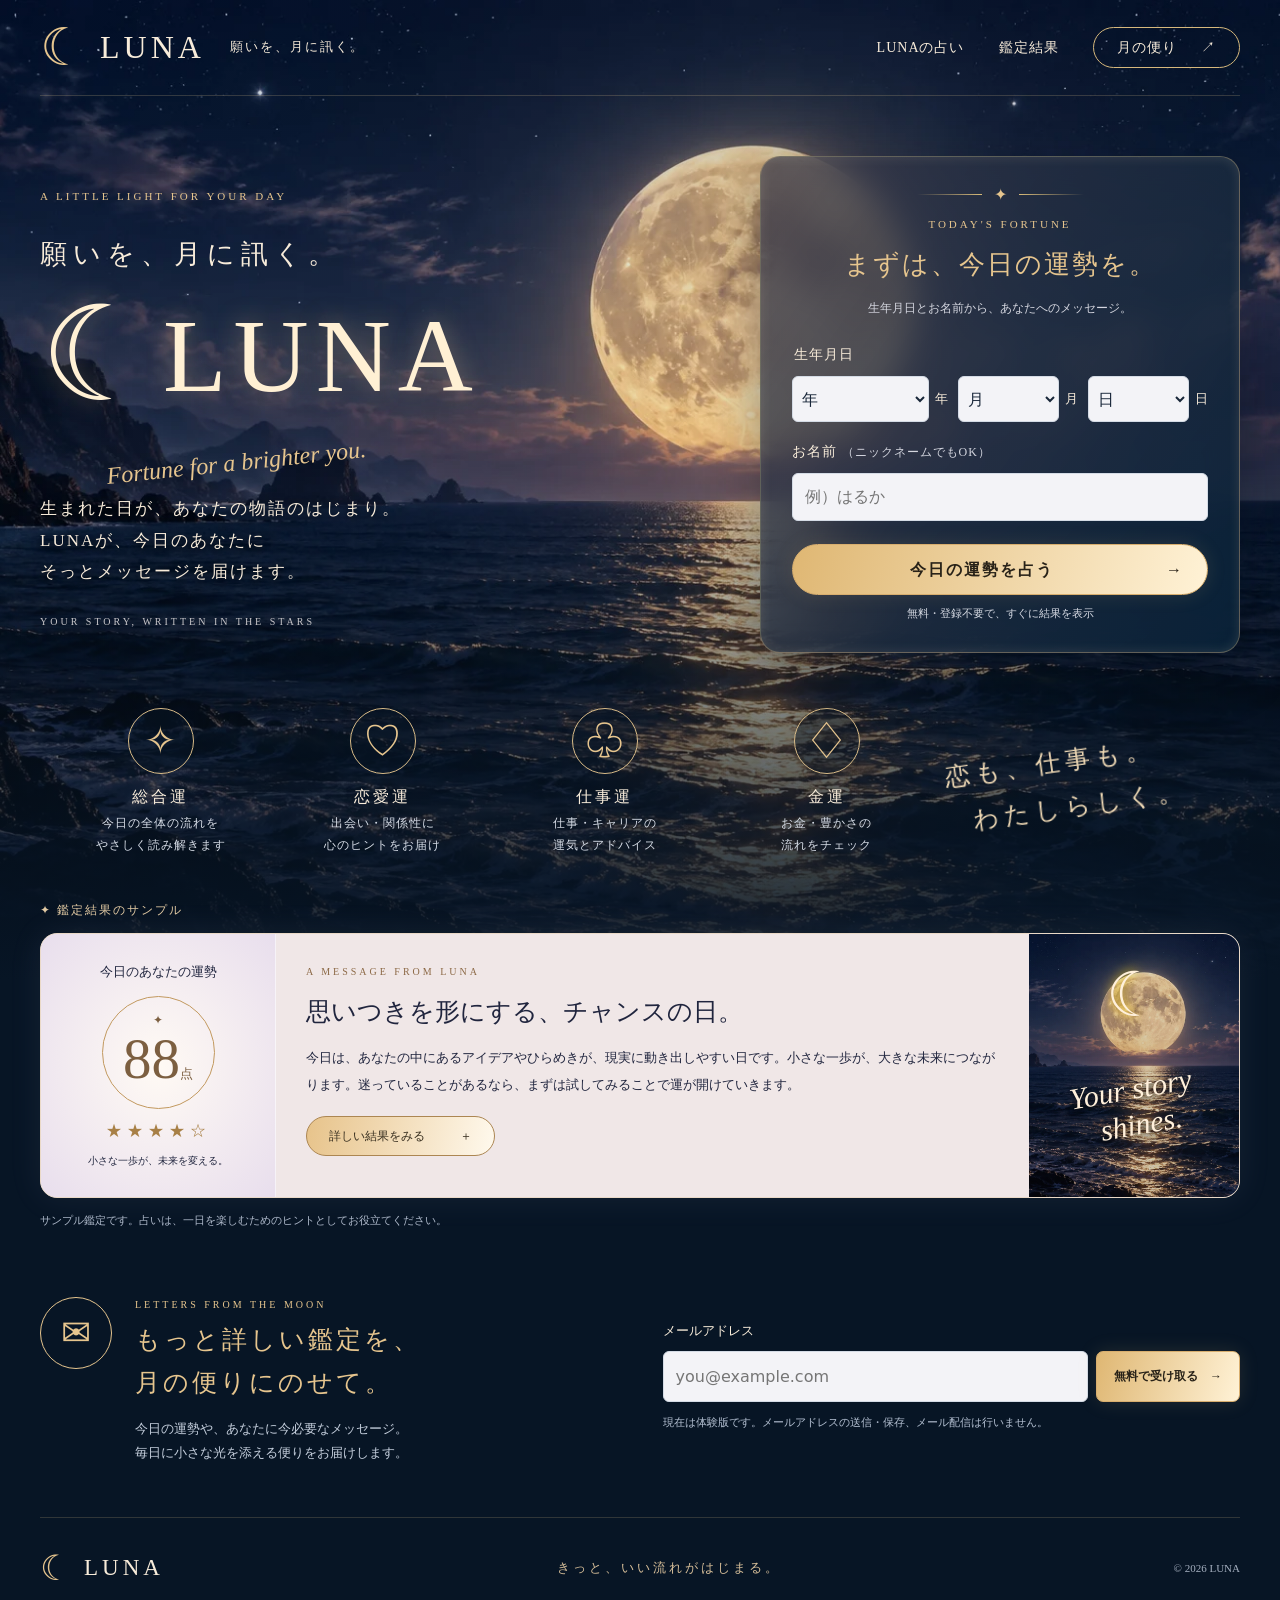
==== index.html @ 1d9b08d4 "Build LUNA responsive fortune website with sample readings" ====
<!doctype html>
<html lang="ja">
<head>
<meta charset="utf-8"><meta name="viewport" content="width=device-width, initial-scale=1">
<meta name="theme-color" content="#071525"><meta name="description" content="願いを、月に訊く。LUNAが今日のあなたへ届ける、やさしい占い。生年月日と名前で、今日の運勢をチェック。">
<title>LUNA｜願いを、月に訊く。</title>
<link rel="icon" href="assets/favicon.svg" type="image/svg+xml"><link rel="stylesheet" href="styles.css"><script type="module" src="app.js"></script>
</head>
<body>
<a class="skip" href="#fortune-form">占いの入力へ</a>
<div class="night" aria-hidden="true"></div>
<header class="header wrap"><a class="brand" href="./" aria-label="LUNA ホーム"><span class="crescent">☾</span>LUNA</a><span class="brand-caption">願いを、月に訊く。</span><nav aria-label="メインナビゲーション"><a href="#readings">LUNAの占い</a><a href="#result">鑑定結果</a><a class="nav-cta" href="#letter">月の便り <span>↗</span></a></nav></header>
<main class="wrap">
<section class="hero" aria-label="今日の運勢を占う">
<div class="hero-copy"><p class="eyebrow">A LITTLE LIGHT FOR YOUR DAY</p><h1>願いを、<br class="mobile-break">月に訊く。</h1><div class="hero-brand" aria-hidden="true"><span>☾</span>LUNA</div><p class="english">Fortune for a brighter you.</p><p class="intro">生まれた日が、あなたの物語のはじまり。<br>LUNAが、今日のあなたに<br>そっとメッセージを届けます。</p><span class="hero-note">YOUR STORY, WRITTEN IN THE STARS</span></div>
<div class="form-panel"><div class="ornament" aria-hidden="true">✦</div><p class="eyebrow">TODAY'S FORTUNE</p><h2>まずは、今日の運勢を。</h2><p class="form-intro">生年月日とお名前から、あなたへのメッセージ。</p>
<form id="fortune-form"><fieldset><legend>生年月日</legend><div class="date-fields"><label><span class="sr-only">年</span><select id="year" name="year" required><option value="">年</option></select><span>年</span></label><label><span class="sr-only">月</span><select id="month" name="month" required><option value="">月</option></select><span>月</span></label><label><span class="sr-only">日</span><select id="day" name="day" required><option value="">日</option></select><span>日</span></label></div></fieldset><label class="name-label" for="name">お名前 <span>（ニックネームでもOK）</span></label><input id="name" name="name" autocomplete="nickname" placeholder="例）はるか" maxlength="30" required><button class="gold-button" id="fortune-button" type="submit"><span>今日の運勢を占う</span><span aria-hidden="true">→</span></button><p class="form-foot">無料・登録不要で、すぐに結果を表示</p><p id="form-status" class="status" role="status"></p></form>
</div></section>
<section id="readings" class="readings" aria-label="4つの占い"><article><span class="line-icon">✧</span><h2>総合運</h2><p>今日の全体の流れを<br>やさしく読み解きます</p></article><article><span class="line-icon">♡</span><h2>恋愛運</h2><p>出会い・関係性に<br>心のヒントをお届け</p></article><article><span class="line-icon">♧</span><h2>仕事運</h2><p>仕事・キャリアの<br>運気とアドバイス</p></article><article><span class="line-icon">♢</span><h2>金運</h2><p>お金・豊かさの<br>流れをチェック</p></article><p class="readings-note">恋も、仕事も。<br><span>わたしらしく。</span></p></section>
<section id="result" class="result-section" aria-labelledby="result-heading" tabindex="-1"><div class="section-label"><span id="result-label">✦ 鑑定結果のサンプル</span><span id="result-date"></span></div><div class="result-card"><div class="score-area"><p id="person">今日のあなたの運勢</p><div class="score-circle"><span class="tiny-star">✦</span><div><strong id="score">88</strong><span>点</span></div></div><div class="stars" aria-label="5段階中4">★★★★<span>☆</span></div><p class="score-caption">小さな一歩が、未来を変える。</p></div><div class="result-copy"><p class="eyebrow">A MESSAGE FROM LUNA</p><h2 id="result-heading">思いつきを形にする、<br>チャンスの日。</h2><p id="summary">今日は、あなたの中にあるアイデアやひらめきが、現実に動き出しやすい日です。小さな一歩が、大きな未来につながります。迷っていることがあるなら、まずは試してみることで運が開けていきます。</p><button class="outline-button" id="details-toggle" aria-expanded="false" aria-controls="details">詳しい結果をみる <span aria-hidden="true">＋</span></button></div><div class="result-art" aria-hidden="true"><span>☾</span><p>Your story<br><i>shines.</i></p></div></div><div id="details" class="details" hidden></div><p class="sample-note">サンプル鑑定です。占いは、一日を楽しむためのヒントとしてお役立てください。</p></section>
<section class="letter" id="letter"><div class="letter-copy"><span class="mail-icon" aria-hidden="true">✉</span><div><p class="eyebrow">LETTERS FROM THE MOON</p><h2>もっと詳しい鑑定を、<br>月の便りにのせて。</h2><p>今日の運勢や、あなたに今必要なメッセージ。<br>毎日に小さな光を添える便りをお届けします。</p></div></div><form id="email-form"><label for="email">メールアドレス</label><div class="email-row"><input type="email" id="email" placeholder="you@example.com" autocomplete="email" required><button class="gold-button" type="submit">無料で受け取る <span aria-hidden="true">→</span></button></div><p class="email-note">現在は体験版です。メールアドレスの送信・保存、メール配信は行いません。</p><p id="email-status" class="status" role="status"></p></form></section>
<footer><a class="brand" href="./"><span class="crescent">☾</span>LUNA</a><p>きっと、いい流れがはじまる。</p><small>© <span id="copyright-year"></span> LUNA</small></footer>
</main></body></html>
---- styles.css ----
:root{color-scheme:dark;--navy:#071525;--cream:#f8ecda;--gold:#e6c58e;--muted:#c1c9d5;--serif:'Yu Mincho','Hiragino Mincho ProN',Georgia,serif}*{box-sizing:border-box}html{scroll-behavior:smooth;scroll-padding-top:30px}body{margin:0;background:var(--navy);color:var(--cream);font-family:var(--serif);font-size:16px;line-height:1.85}button,input,select{font:inherit}button,a,input,select{-webkit-tap-highlight-color:transparent}a{color:inherit;text-decoration:none}button{cursor:pointer}button:disabled{cursor:wait;opacity:.7}button:focus-visible,a:focus-visible,input:focus-visible,select:focus-visible{outline:3px solid #fff0b7;outline-offset:5px}.wrap{width:min(1200px,calc(100% - 80px));margin:auto}.night{position:absolute;z-index:-1;inset:0 0 auto;height:1000px;background:linear-gradient(180deg,rgba(4,14,29,.2),rgba(4,14,29,.06) 45%,#071525 98%),url('assets/moonlit-sea.webp') center top/cover no-repeat}.header{height:96px;display:flex;align-items:center;border-bottom:1px solid #dfc68c35;gap:25px}.brand{font:32px Georgia,serif;letter-spacing:4px;display:inline-flex;align-items:center;gap:9px}.crescent{font-size:52px;line-height:1;color:var(--gold)}.brand-caption{font-size:13px;letter-spacing:2px}.header nav{margin-left:auto;display:flex;align-items:center;gap:34px;font-size:14px;letter-spacing:1px}.nav-cta{border:1px solid #d6b87c;border-radius:30px;padding:7px 23px}.nav-cta span{margin-left:20px}.hero{display:grid;grid-template-columns:1fr 480px;gap:60px;align-items:center;padding:60px 0 45px;min-height:595px}.eyebrow{font:11px/1.6 Georgia,serif;letter-spacing:3px;color:var(--gold)}h1{font-weight:400;font-size:27px;letter-spacing:6px;margin:25px 0 0}.mobile-break{display:none}.hero-brand{font:104px Georgia,serif;letter-spacing:7px;line-height:1.15;color:#fff0d4;text-shadow:0 0 26px #f5cb9266;display:flex;align-items:center}.hero-brand span{font-size:132px;letter-spacing:0;margin-right:5px}.english{font:italic 24px Georgia,serif;color:var(--gold);margin:0 0 34px 65px;transform:rotate(-6deg)}.intro{font-size:17px;letter-spacing:2px;text-shadow:0 2px 8px #000}.hero-note{font-size:10px;letter-spacing:3px;color:#c9c7ca;display:block;margin-top:26px}.form-panel{background:linear-gradient(125deg,#383849bc,#092239e8);border:1px solid #d7bf895e;border-radius:20px;padding:23px 31px 20px;box-shadow:inset 0 0 12px #dfd5b526,0 20px 50px #02081559;backdrop-filter:blur(16px);text-align:center}.ornament{color:var(--gold);display:flex;align-items:center;justify-content:center;gap:12px}.ornament:before,.ornament:after{content:'';height:1px;width:65px;background:linear-gradient(90deg,transparent,#d8bb79)}.ornament:after{transform:rotate(180deg)}.form-panel .eyebrow{margin:6px 0}.form-panel h2{color:var(--gold);font-weight:400;font-size:26px;letter-spacing:2px;margin:8px 0}.form-intro{font-size:12px;color:#d4d6df;margin:0 0 23px}form{text-align:left}fieldset{padding:0;border:0;margin:0 0 17px;min-width:0}legend,.name-label{font-size:14px;letter-spacing:1px;margin-bottom:8px;display:block}.date-fields{display:flex;gap:10px}.date-fields label{display:flex;align-items:center;gap:6px;flex:1;min-width:0;font-size:13px}.date-fields label:first-child{flex:1.3}input,select{color-scheme:light;background:#f3f3f7;color:#19273a;border:1px solid #d4dbe5;border-radius:6px;min-height:46px;padding:8px 12px;width:100%;font-family:system-ui,sans-serif;font-size:16px}select{padding:8px 5px}.name-label span{font-size:12px;color:#d4d6df}.gold-button{border:1px solid #d8ae6e;border-radius:40px;background:linear-gradient(105deg,#dfb773,#fff2d6);color:#282218;min-height:51px;padding:10px 25px;display:flex;align-items:center;justify-content:space-between;gap:20px;font-weight:600;box-shadow:0 0 20px #eccb8020;transition:filter .2s,transform .2s}.gold-button:hover{filter:brightness(1.08);transform:translateY(-1px)}#fortune-button{width:100%;margin-top:23px}#fortune-button span:first-child{flex:1;text-align:center;letter-spacing:2px}.form-foot{text-align:center;font-size:11px;color:#d5d9e2;margin:8px 0}.status{font-size:13px;color:#f4d49d;margin:8px 0 0}.status:empty{display:none}.readings{display:grid;grid-template-columns:repeat(4,1fr) 1.35fr;gap:20px;text-align:center;padding:10px 20px 42px}.line-icon{display:inline-grid;place-items:center;width:66px;height:66px;border:1px solid #d8bb88;border-radius:50%;color:var(--gold);font:39px Georgia,serif;background:#07152572}.readings h2{font-size:16px;font-weight:400;margin:8px 0 2px;letter-spacing:3px}.readings article p{font-size:12px;line-height:1.8;margin:0;color:#d6dce6;letter-spacing:1px}.readings-note{font-size:25px;color:#eed8b4;transform:rotate(-8deg);align-self:center;text-align:left;letter-spacing:5px}.readings-note span{padding-left:22px}.result-section{scroll-margin-top:24px}.section-label{display:flex;justify-content:space-between;gap:10px;font-size:12px;letter-spacing:2px;color:#e3cba4;margin-bottom:12px}.result-card{display:grid;grid-template-columns:235px 1fr 210px;background:#f0e7e7;color:#20253e;border:1px solid #ead9c7;border-radius:17px;overflow:hidden;box-shadow:0 0 35px #c2bcda15}.score-area{padding:26px 18px;text-align:center;background:radial-gradient(ellipse at center,#fffaf4,#e8deed);border-right:1px solid #fff9}.score-area p{font-size:13px;margin:0 0 12px}.score-circle{width:113px;height:113px;border:1px solid #c2995f;border-radius:50%;margin:auto;display:flex;flex-direction:column;justify-content:center;color:#7c5f40}.tiny-star{font-size:12px;line-height:1}.score-circle strong{font:57px Georgia,serif}.score-circle div>span{font-size:13px}.stars{color:#a88046;letter-spacing:5px;margin:7px 0}.score-area .score-caption{font-size:10px;margin:0}.result-copy{padding:30px}.result-copy .eyebrow{color:#8b6845;font-size:10px;margin:0}.result-copy h2{font-size:25px;font-weight:400;line-height:1.6;margin:12px 0}.result-copy h2 br{display:none}.result-copy>p:not(.eyebrow){font-size:13px;line-height:2.1;margin:0 0 18px}.outline-button{background:linear-gradient(100deg,#e7c38a,#fff9ed);border:1px solid #ac8652;color:#393020;padding:7px 22px;min-height:40px;border-radius:30px;font-size:12px;display:flex;gap:35px;align-items:center}.result-art{background:linear-gradient(0deg,#11142a33,#151b3622),url('assets/moonlit-sea.webp') 61% center/auto 100%;display:flex;flex-direction:column;align-items:center;justify-content:space-between;padding:24px;color:#fff0db}.result-art>span{font:62px Georgia,serif;text-shadow:0 0 12px gold}.result-art p{font:italic 30px/1.2 Georgia,serif;transform:rotate(-10deg);text-shadow:0 2px 7px #000}.result-art i{margin-left:25px}.sample-note{font-size:11px;color:#aeb9ca;margin:12px 0}.details{display:grid;grid-template-columns:repeat(2,1fr);gap:14px;margin-top:18px}.details[hidden]{display:none}.detail{padding:22px;background:#132237;border:1px solid #dbc18a3a;border-radius:12px}.detail h3{font-size:17px;font-weight:400;color:var(--gold);margin:0 0 10px;display:flex;justify-content:space-between}.detail p{font-size:14px;color:#d7deea;margin:0}.detail.action{grid-column:1/-1}.letter{display:grid;grid-template-columns:1fr 1fr;align-items:center;gap:45px;padding:55px 0 52px}.letter-copy{display:flex;gap:23px}.mail-icon{width:72px;height:72px;flex-shrink:0;border:1px solid var(--gold);border-radius:50%;display:grid;place-items:center;font-size:36px;color:var(--gold)}.letter .eyebrow{margin:0 0 6px;font-size:10px}.letter h2{font-size:25px;color:var(--gold);font-weight:400;letter-spacing:3px;line-height:1.7;margin:0 0 13px}.letter-copy p:last-child{font-size:13px;color:#c4cedc;margin:0}.letter form>label{font-size:13px;display:block;margin-bottom:8px}.email-row{display:flex;gap:8px}.email-row input{min-width:0}.email-row button{border-radius:7px;white-space:nowrap;font-size:12px;padding:10px 17px;gap:12px}.email-note{font-size:11px;color:#b4c0d2;line-height:1.8}footer{display:flex;align-items:center;justify-content:space-between;border-top:1px solid #dfc68c30;padding:25px 0 35px}footer .brand{font-size:23px}footer .crescent{font-size:35px}footer p{font-size:13px;letter-spacing:3px;color:#d5bd98}footer small{font-size:11px;color:#a6b0c0}.sr-only{position:absolute;width:1px;height:1px;overflow:hidden;clip:rect(0,0,0,0)}.skip{position:absolute;top:-80px;background:#fff;color:#000;z-index:10;padding:10px}.skip:focus{top:0}
@media(min-width:1450px){.night{background-size:100% auto}.hero{min-height:620px}}
@media(max-width:1050px){.wrap{width:calc(100% - 48px)}.hero{grid-template-columns:1fr 430px;gap:25px}.hero-brand{font-size:73px}.hero-brand span{font-size:95px}.english{font-size:18px;margin-left:25px}.brand-caption{display:none}.readings{grid-template-columns:repeat(4,1fr)}.readings-note{display:none}.result-card{grid-template-columns:190px 1fr}.result-art{display:none}.letter{gap:25px}.mail-icon{display:none}.letter h2{font-size:23px}}
@media(max-width:760px){.wrap{width:calc(100% - 36px)}.header{height:71px}.brand{font-size:27px;letter-spacing:3px}.crescent{font-size:42px}.header nav{gap:0}.header nav>a:not(.nav-cta){display:none}.nav-cta{padding:5px 15px;font-size:12px}.nav-cta span{margin-left:12px}.night{height:960px;background:linear-gradient(180deg,#07152522,#07152520 35%,#071525 96%),url('assets/moonlit-sea.webp') 55% top/auto 650px no-repeat}.hero{display:block;padding:25px 0 28px;min-height:0}.hero-copy{position:relative;min-height:169px;padding-bottom:21px}.hero-copy .eyebrow{font-size:8px;letter-spacing:2px;margin:0 0 8px}.hero-copy h1{font-size:23px;line-height:1.65;letter-spacing:4px;margin:0}.mobile-break{display:block}.hero-brand{position:absolute;right:2px;top:42px;font-size:49px;letter-spacing:2px}.hero-brand span{font-size:66px}.english{position:absolute;right:4px;top:113px;font-size:13px;margin:0}.intro{font-size:11px;letter-spacing:.5px;margin:10px 0 0;line-height:1.8;max-width:205px}.intro br{display:none}.hero-note{display:none}.form-panel{padding:16px 20px 15px;border-radius:15px}.form-panel h2{font-size:23px;letter-spacing:1px;margin:4px 0 7px}.form-panel .eyebrow{font-size:9px;letter-spacing:2px;margin:3px 0}.form-intro{font-size:11px;margin-bottom:16px}.ornament{font-size:12px;line-height:1.2}.date-fields{gap:8px}fieldset{margin-bottom:13px}.name-label,legend{margin-bottom:6px;font-size:13px}.date-fields label{gap:4px}input,select{min-height:45px}#fortune-button{margin-top:18px;min-height:50px}.form-foot{font-size:10px;margin:7px 0 0}.readings{gap:12px;padding:3px 0 27px}.line-icon{width:49px;height:49px;font-size:29px}.readings h2{font-size:13px;letter-spacing:1px}.readings article p{font-size:9px;letter-spacing:0}.section-label{font-size:10px;letter-spacing:1px}.result-card{grid-template-columns:100px 1fr;border-radius:12px}.score-area{padding:22px 8px}.score-area p{font-size:10px;line-height:1.7}.score-circle{width:78px;height:78px}.score-circle strong{font-size:39px}.score-circle div>span{font-size:10px}.stars{letter-spacing:1px;font-size:13px}.score-area .score-caption{font-size:9px}.result-copy{padding:20px 16px}.result-copy .eyebrow{font-size:8px;letter-spacing:1px}.result-copy h2{font-size:18px;line-height:1.7;margin:9px 0}.result-copy h2 br{display:block}.result-copy>p:not(.eyebrow){font-size:12px;line-height:1.9}.outline-button{font-size:11px;padding:7px 13px;gap:13px;min-height:42px}.sample-note{font-size:10px}.details{grid-template-columns:1fr}.detail{padding:18px}.letter{grid-template-columns:1fr;gap:23px;padding:34px 0}.letter-copy{gap:15px}.mail-icon{display:grid;width:50px;height:50px;font-size:25px}.letter h2{font-size:22px;letter-spacing:2px}.letter-copy p:last-child{font-size:12px}.email-row{gap:7px}.email-row button{padding:10px 12px;gap:7px}.email-note{font-size:10px}footer{flex-wrap:wrap;gap:15px;padding-bottom:25px}footer p{font-size:11px;letter-spacing:1px}footer small{width:100%;text-align:center}.result-section:focus{outline:none}}
@media(prefers-reduced-motion:reduce){html{scroll-behavior:auto}*{transition:none!important}}
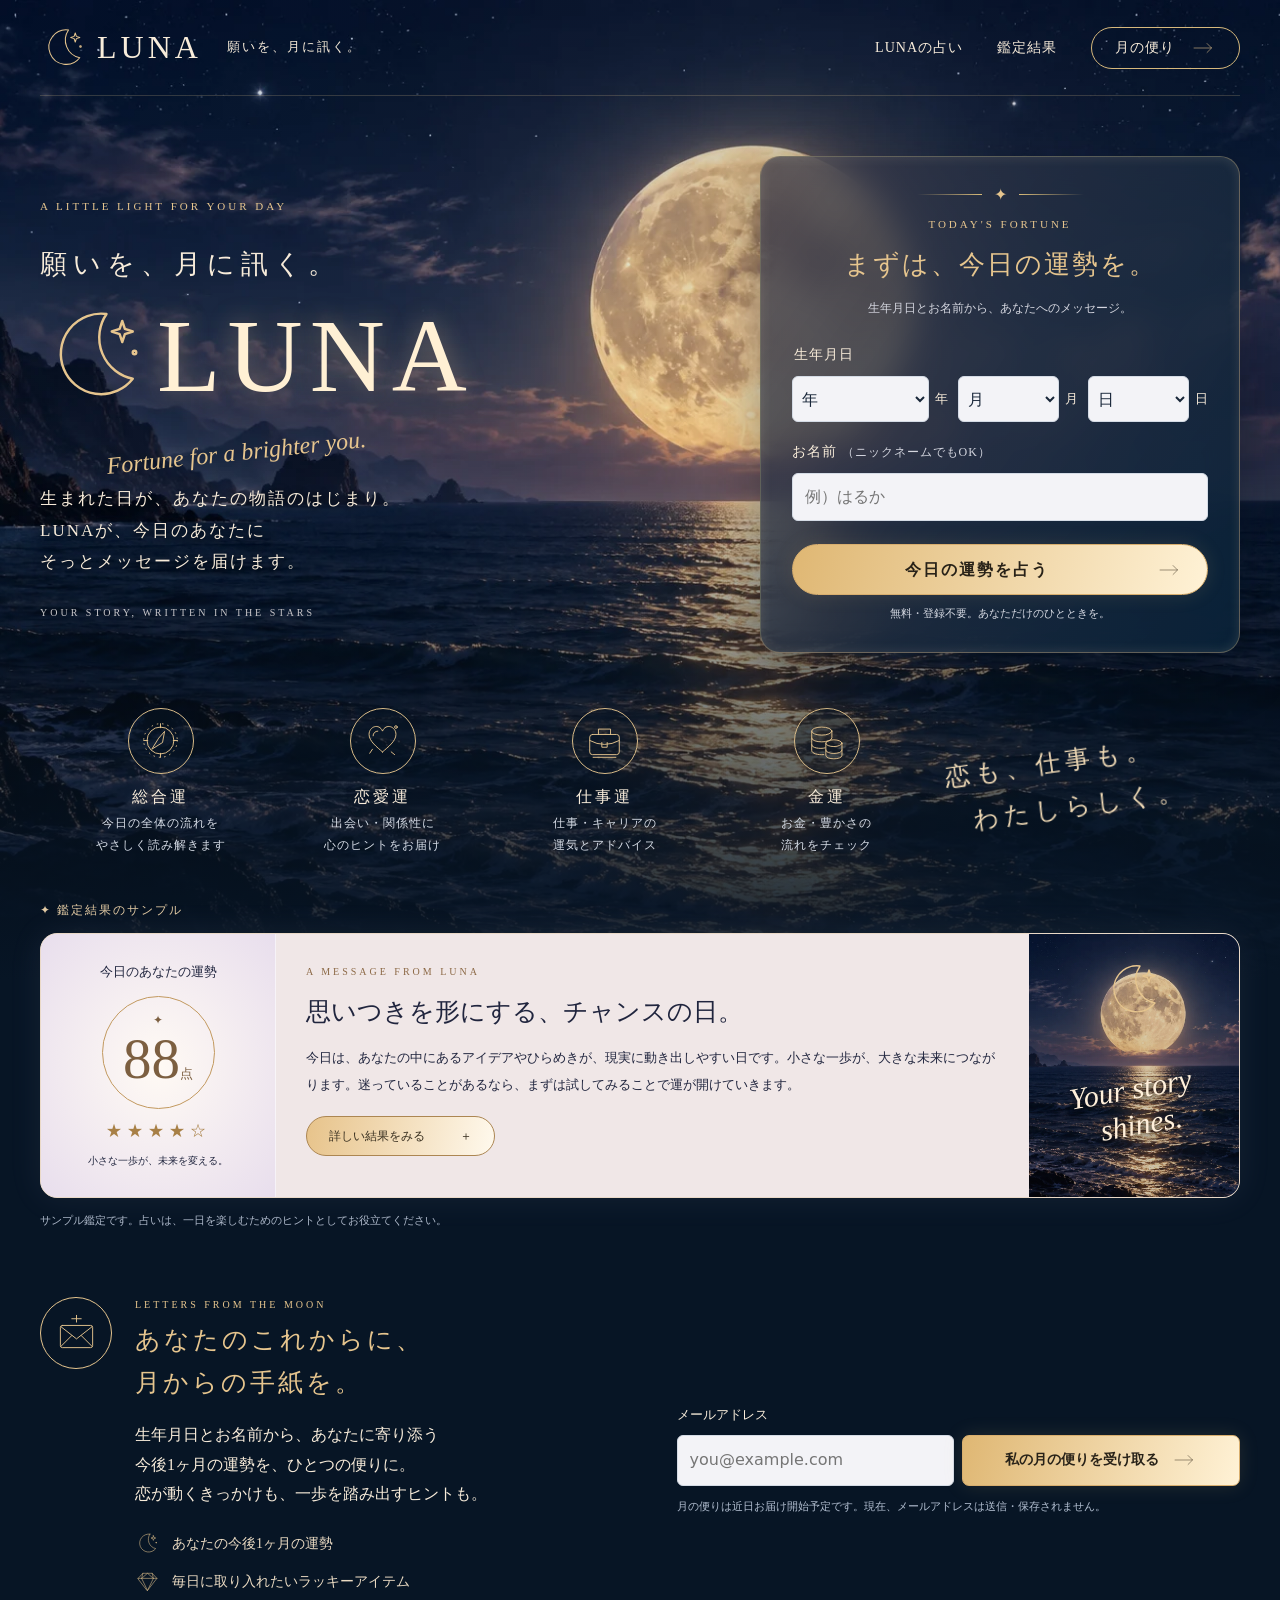
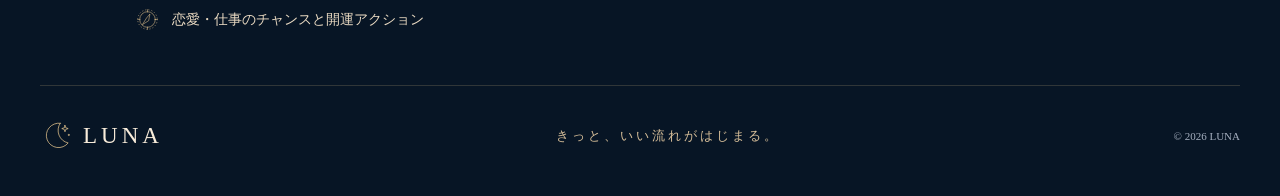
==== commit 5dec7416: "Refine LUNA illustrations, reading ritual and monthly letter flow" ====
--- a/index.html
+++ b/index.html
@@ -9,15 +9,15 @@
 <body>
 <a class="skip" href="#fortune-form">占いの入力へ</a>
 <div class="night" aria-hidden="true"></div>
-<header class="header wrap"><a class="brand" href="./" aria-label="LUNA ホーム"><span class="crescent">☾</span>LUNA</a><span class="brand-caption">願いを、月に訊く。</span><nav aria-label="メインナビゲーション"><a href="#readings">LUNAの占い</a><a href="#result">鑑定結果</a><a class="nav-cta" href="#letter">月の便り <span>↗</span></a></nav></header>
+<header class="header wrap"><a class="brand" href="./" aria-label="LUNA ホーム"><span class="crescent"><img src="assets/moon.svg" alt="" aria-hidden="true"></span>LUNA</a><span class="brand-caption">願いを、月に訊く。</span><nav aria-label="メインナビゲーション"><a href="#readings">LUNAの占い</a><a href="#result">鑑定結果</a><a class="nav-cta" href="#letter">月の便り <span><img src="assets/arrow.svg" alt="" aria-hidden="true"></span></a></nav></header>
 <main class="wrap">
 <section class="hero" aria-label="今日の運勢を占う">
-<div class="hero-copy"><p class="eyebrow">A LITTLE LIGHT FOR YOUR DAY</p><h1>願いを、<br class="mobile-break">月に訊く。</h1><div class="hero-brand" aria-hidden="true"><span>☾</span>LUNA</div><p class="english">Fortune for a brighter you.</p><p class="intro">生まれた日が、あなたの物語のはじまり。<br>LUNAが、今日のあなたに<br>そっとメッセージを届けます。</p><span class="hero-note">YOUR STORY, WRITTEN IN THE STARS</span></div>
+<div class="hero-copy"><p class="eyebrow">A LITTLE LIGHT FOR YOUR DAY</p><h1>願いを、<br class="mobile-break">月に訊く。</h1><div class="hero-brand" aria-hidden="true"><span><img src="assets/moon.svg" alt="" aria-hidden="true"></span>LUNA</div><p class="english">Fortune for a brighter you.</p><p class="intro">生まれた日が、あなたの物語のはじまり。<br>LUNAが、今日のあなたに<br>そっとメッセージを届けます。</p><span class="hero-note">YOUR STORY, WRITTEN IN THE STARS</span></div>
 <div class="form-panel"><div class="ornament" aria-hidden="true">✦</div><p class="eyebrow">TODAY'S FORTUNE</p><h2>まずは、今日の運勢を。</h2><p class="form-intro">生年月日とお名前から、あなたへのメッセージ。</p>
-<form id="fortune-form"><fieldset><legend>生年月日</legend><div class="date-fields"><label><span class="sr-only">年</span><select id="year" name="year" required><option value="">年</option></select><span>年</span></label><label><span class="sr-only">月</span><select id="month" name="month" required><option value="">月</option></select><span>月</span></label><label><span class="sr-only">日</span><select id="day" name="day" required><option value="">日</option></select><span>日</span></label></div></fieldset><label class="name-label" for="name">お名前 <span>（ニックネームでもOK）</span></label><input id="name" name="name" autocomplete="nickname" placeholder="例）はるか" maxlength="30" required><button class="gold-button" id="fortune-button" type="submit"><span>今日の運勢を占う</span><span aria-hidden="true">→</span></button><p class="form-foot">無料・登録不要で、すぐに結果を表示</p><p id="form-status" class="status" role="status"></p></form>
+<form id="fortune-form"><fieldset><legend>生年月日</legend><div class="date-fields"><label><span class="sr-only">年</span><select id="year" name="year" required><option value="">年</option></select><span>年</span></label><label><span class="sr-only">月</span><select id="month" name="month" required><option value="">月</option></select><span>月</span></label><label><span class="sr-only">日</span><select id="day" name="day" required><option value="">日</option></select><span>日</span></label></div></fieldset><label class="name-label" for="name">お名前 <span>（ニックネームでもOK）</span></label><input id="name" name="name" autocomplete="nickname" placeholder="例）はるか" maxlength="30" required><button class="gold-button" id="fortune-button" type="submit"><span>今日の運勢を占う</span><span aria-hidden="true"><img src="assets/arrow.svg" alt="" aria-hidden="true"></span></button><p class="form-foot">無料・登録不要。あなただけのひとときを。</p><p id="form-status" class="status" role="status"></p></form>
 </div></section>
-<section id="readings" class="readings" aria-label="4つの占い"><article><span class="line-icon">✧</span><h2>総合運</h2><p>今日の全体の流れを<br>やさしく読み解きます</p></article><article><span class="line-icon">♡</span><h2>恋愛運</h2><p>出会い・関係性に<br>心のヒントをお届け</p></article><article><span class="line-icon">♧</span><h2>仕事運</h2><p>仕事・キャリアの<br>運気とアドバイス</p></article><article><span class="line-icon">♢</span><h2>金運</h2><p>お金・豊かさの<br>流れをチェック</p></article><p class="readings-note">恋も、仕事も。<br><span>わたしらしく。</span></p></section>
-<section id="result" class="result-section" aria-labelledby="result-heading" tabindex="-1"><div class="section-label"><span id="result-label">✦ 鑑定結果のサンプル</span><span id="result-date"></span></div><div class="result-card"><div class="score-area"><p id="person">今日のあなたの運勢</p><div class="score-circle"><span class="tiny-star">✦</span><div><strong id="score">88</strong><span>点</span></div></div><div class="stars" aria-label="5段階中4">★★★★<span>☆</span></div><p class="score-caption">小さな一歩が、未来を変える。</p></div><div class="result-copy"><p class="eyebrow">A MESSAGE FROM LUNA</p><h2 id="result-heading">思いつきを形にする、<br>チャンスの日。</h2><p id="summary">今日は、あなたの中にあるアイデアやひらめきが、現実に動き出しやすい日です。小さな一歩が、大きな未来につながります。迷っていることがあるなら、まずは試してみることで運が開けていきます。</p><button class="outline-button" id="details-toggle" aria-expanded="false" aria-controls="details">詳しい結果をみる <span aria-hidden="true">＋</span></button></div><div class="result-art" aria-hidden="true"><span>☾</span><p>Your story<br><i>shines.</i></p></div></div><div id="details" class="details" hidden></div><p class="sample-note">サンプル鑑定です。占いは、一日を楽しむためのヒントとしてお役立てください。</p></section>
-<section class="letter" id="letter"><div class="letter-copy"><span class="mail-icon" aria-hidden="true">✉</span><div><p class="eyebrow">LETTERS FROM THE MOON</p><h2>もっと詳しい鑑定を、<br>月の便りにのせて。</h2><p>今日の運勢や、あなたに今必要なメッセージ。<br>毎日に小さな光を添える便りをお届けします。</p></div></div><form id="email-form"><label for="email">メールアドレス</label><div class="email-row"><input type="email" id="email" placeholder="you@example.com" autocomplete="email" required><button class="gold-button" type="submit">無料で受け取る <span aria-hidden="true">→</span></button></div><p class="email-note">現在は体験版です。メールアドレスの送信・保存、メール配信は行いません。</p><p id="email-status" class="status" role="status"></p></form></section>
-<footer><a class="brand" href="./"><span class="crescent">☾</span>LUNA</a><p>きっと、いい流れがはじまる。</p><small>© <span id="copyright-year"></span> LUNA</small></footer>
-</main></body></html>
+<section id="readings" class="readings" aria-label="4つの占い"><article><span class="line-icon"><img src="assets/compass.svg" alt="" aria-hidden="true"></span><h2>総合運</h2><p>今日の全体の流れを<br>やさしく読み解きます</p></article><article><span class="line-icon"><img src="assets/heart.svg" alt="" aria-hidden="true"></span><h2>恋愛運</h2><p>出会い・関係性に<br>心のヒントをお届け</p></article><article><span class="line-icon"><img src="assets/work.svg" alt="" aria-hidden="true"></span><h2>仕事運</h2><p>仕事・キャリアの<br>運気とアドバイス</p></article><article><span class="line-icon"><img src="assets/coins.svg" alt="" aria-hidden="true"></span><h2>金運</h2><p>お金・豊かさの<br>流れをチェック</p></article><p class="readings-note">恋も、仕事も。<br><span>わたしらしく。</span></p></section>
+<section id="result" class="result-section" aria-labelledby="result-heading" tabindex="-1"><div class="section-label"><span id="result-label">✦ 鑑定結果のサンプル</span><span id="result-date"></span></div><div class="result-card"><div class="score-area"><p id="person">今日のあなたの運勢</p><div class="score-circle"><span class="tiny-star">✦</span><div><strong id="score">88</strong><span>点</span></div></div><div class="stars" aria-label="5段階中4">★★★★<span>☆</span></div><p class="score-caption">小さな一歩が、未来を変える。</p></div><div class="result-copy"><p class="eyebrow">A MESSAGE FROM LUNA</p><h2 id="result-heading">思いつきを形にする、<br>チャンスの日。</h2><p id="summary">今日は、あなたの中にあるアイデアやひらめきが、現実に動き出しやすい日です。小さな一歩が、大きな未来につながります。迷っていることがあるなら、まずは試してみることで運が開けていきます。</p><button class="outline-button" id="details-toggle" aria-expanded="false" aria-controls="details">詳しい結果をみる <span aria-hidden="true">＋</span></button></div><div class="result-art" aria-hidden="true"><span><img src="assets/moon.svg" alt="" aria-hidden="true"></span><p>Your story<br><i>shines.</i></p></div></div><div id="details" class="details" hidden></div><p class="sample-note">サンプル鑑定です。占いは、一日を楽しむためのヒントとしてお役立てください。</p></section>
+<section class="letter" id="letter"><div class="letter-copy"><span class="mail-icon" aria-hidden="true"><img src="assets/mail.svg" alt="" aria-hidden="true"></span><div><p class="eyebrow">LETTERS FROM THE MOON</p><h2>あなたのこれからに、<br>月からの手紙を。</h2><p>生年月日とお名前から、あなたに寄り添う<br>今後1ヶ月の運勢を、ひとつの便りに。<br>恋が動くきっかけも、一歩を踏み出すヒントも。</p><ul class="letter-benefits"><li><img src="assets/moon.svg" alt="" aria-hidden="true">あなたの今後1ヶ月の運勢</li><li><img src="assets/gem.svg" alt="" aria-hidden="true">毎日に取り入れたいラッキーアイテム</li><li><img src="assets/compass.svg" alt="" aria-hidden="true">恋愛・仕事のチャンスと開運アクション</li></ul></div></div><form id="email-form"><label for="email">メールアドレス</label><div class="email-row"><input type="email" id="email" placeholder="you@example.com" autocomplete="email" required><button class="gold-button" type="submit">私の月の便りを受け取る <span aria-hidden="true"><img src="assets/arrow.svg" alt="" aria-hidden="true"></span></button></div><p class="email-note" id="email-note">月の便りは近日お届け開始予定です。現在、メールアドレスは送信・保存されません。</p><label id="mail-consent-row" class="mail-consent" hidden><input type="checkbox" id="mail-consent"><span>月の便り1通のお届けに同意します。名前・生年月日・メールアドレスは配信のためCloudflare・Resendで処理されます。鑑定はサンプルです。</span></label><div id="mail-challenge"></div><p id="email-status" class="status" role="status"></p></form></section>
+<footer><a class="brand" href="./"><span class="crescent"><img src="assets/moon.svg" alt="" aria-hidden="true"></span>LUNA</a><p>きっと、いい流れがはじまる。</p><small>© <span id="copyright-year"></span> LUNA</small></footer>
+</main><dialog id="reading-dialog" aria-labelledby="reading-title"><div class="reading-ritual"><div class="lunar-orbit"><div class="orbit-ring"></div><img src="assets/moon.svg" alt="" aria-hidden="true"></div><p class="eyebrow">LUNA IS READING YOUR STORY</p><h2 id="reading-title">あなたの星を、たどっています</h2><p id="reading-stage" role="status">生まれた日に、そっと光をあてて。</p><div class="ritual-progress"><span></span></div><small>月のメッセージが届くまで、深呼吸をひとつ。</small></div></dialog></body></html>
--- a/styles.css
+++ b/styles.css
@@ -1,5 +1,13 @@
 :root{color-scheme:dark;--navy:#071525;--cream:#f8ecda;--gold:#e6c58e;--muted:#c1c9d5;--serif:'Yu Mincho','Hiragino Mincho ProN',Georgia,serif}*{box-sizing:border-box}html{scroll-behavior:smooth;scroll-padding-top:30px}body{margin:0;background:var(--navy);color:var(--cream);font-family:var(--serif);font-size:16px;line-height:1.85}button,input,select{font:inherit}button,a,input,select{-webkit-tap-highlight-color:transparent}a{color:inherit;text-decoration:none}button{cursor:pointer}button:disabled{cursor:wait;opacity:.7}button:focus-visible,a:focus-visible,input:focus-visible,select:focus-visible{outline:3px solid #fff0b7;outline-offset:5px}.wrap{width:min(1200px,calc(100% - 80px));margin:auto}.night{position:absolute;z-index:-1;inset:0 0 auto;height:1000px;background:linear-gradient(180deg,rgba(4,14,29,.2),rgba(4,14,29,.06) 45%,#071525 98%),url('assets/moonlit-sea.webp') center top/cover no-repeat}.header{height:96px;display:flex;align-items:center;border-bottom:1px solid #dfc68c35;gap:25px}.brand{font:32px Georgia,serif;letter-spacing:4px;display:inline-flex;align-items:center;gap:9px}.crescent{font-size:52px;line-height:1;color:var(--gold)}.brand-caption{font-size:13px;letter-spacing:2px}.header nav{margin-left:auto;display:flex;align-items:center;gap:34px;font-size:14px;letter-spacing:1px}.nav-cta{border:1px solid #d6b87c;border-radius:30px;padding:7px 23px}.nav-cta span{margin-left:20px}.hero{display:grid;grid-template-columns:1fr 480px;gap:60px;align-items:center;padding:60px 0 45px;min-height:595px}.eyebrow{font:11px/1.6 Georgia,serif;letter-spacing:3px;color:var(--gold)}h1{font-weight:400;font-size:27px;letter-spacing:6px;margin:25px 0 0}.mobile-break{display:none}.hero-brand{font:104px Georgia,serif;letter-spacing:7px;line-height:1.15;color:#fff0d4;text-shadow:0 0 26px #f5cb9266;display:flex;align-items:center}.hero-brand span{font-size:132px;letter-spacing:0;margin-right:5px}.english{font:italic 24px Georgia,serif;color:var(--gold);margin:0 0 34px 65px;transform:rotate(-6deg)}.intro{font-size:17px;letter-spacing:2px;text-shadow:0 2px 8px #000}.hero-note{font-size:10px;letter-spacing:3px;color:#c9c7ca;display:block;margin-top:26px}.form-panel{background:linear-gradient(125deg,#383849bc,#092239e8);border:1px solid #d7bf895e;border-radius:20px;padding:23px 31px 20px;box-shadow:inset 0 0 12px #dfd5b526,0 20px 50px #02081559;backdrop-filter:blur(16px);text-align:center}.ornament{color:var(--gold);display:flex;align-items:center;justify-content:center;gap:12px}.ornament:before,.ornament:after{content:'';height:1px;width:65px;background:linear-gradient(90deg,transparent,#d8bb79)}.ornament:after{transform:rotate(180deg)}.form-panel .eyebrow{margin:6px 0}.form-panel h2{color:var(--gold);font-weight:400;font-size:26px;letter-spacing:2px;margin:8px 0}.form-intro{font-size:12px;color:#d4d6df;margin:0 0 23px}form{text-align:left}fieldset{padding:0;border:0;margin:0 0 17px;min-width:0}legend,.name-label{font-size:14px;letter-spacing:1px;margin-bottom:8px;display:block}.date-fields{display:flex;gap:10px}.date-fields label{display:flex;align-items:center;gap:6px;flex:1;min-width:0;font-size:13px}.date-fields label:first-child{flex:1.3}input,select{color-scheme:light;background:#f3f3f7;color:#19273a;border:1px solid #d4dbe5;border-radius:6px;min-height:46px;padding:8px 12px;width:100%;font-family:system-ui,sans-serif;font-size:16px}select{padding:8px 5px}.name-label span{font-size:12px;color:#d4d6df}.gold-button{border:1px solid #d8ae6e;border-radius:40px;background:linear-gradient(105deg,#dfb773,#fff2d6);color:#282218;min-height:51px;padding:10px 25px;display:flex;align-items:center;justify-content:space-between;gap:20px;font-weight:600;box-shadow:0 0 20px #eccb8020;transition:filter .2s,transform .2s}.gold-button:hover{filter:brightness(1.08);transform:translateY(-1px)}#fortune-button{width:100%;margin-top:23px}#fortune-button span:first-child{flex:1;text-align:center;letter-spacing:2px}.form-foot{text-align:center;font-size:11px;color:#d5d9e2;margin:8px 0}.status{font-size:13px;color:#f4d49d;margin:8px 0 0}.status:empty{display:none}.readings{display:grid;grid-template-columns:repeat(4,1fr) 1.35fr;gap:20px;text-align:center;padding:10px 20px 42px}.line-icon{display:inline-grid;place-items:center;width:66px;height:66px;border:1px solid #d8bb88;border-radius:50%;color:var(--gold);font:39px Georgia,serif;background:#07152572}.readings h2{font-size:16px;font-weight:400;margin:8px 0 2px;letter-spacing:3px}.readings article p{font-size:12px;line-height:1.8;margin:0;color:#d6dce6;letter-spacing:1px}.readings-note{font-size:25px;color:#eed8b4;transform:rotate(-8deg);align-self:center;text-align:left;letter-spacing:5px}.readings-note span{padding-left:22px}.result-section{scroll-margin-top:24px}.section-label{display:flex;justify-content:space-between;gap:10px;font-size:12px;letter-spacing:2px;color:#e3cba4;margin-bottom:12px}.result-card{display:grid;grid-template-columns:235px 1fr 210px;background:#f0e7e7;color:#20253e;border:1px solid #ead9c7;border-radius:17px;overflow:hidden;box-shadow:0 0 35px #c2bcda15}.score-area{padding:26px 18px;text-align:center;background:radial-gradient(ellipse at center,#fffaf4,#e8deed);border-right:1px solid #fff9}.score-area p{font-size:13px;margin:0 0 12px}.score-circle{width:113px;height:113px;border:1px solid #c2995f;border-radius:50%;margin:auto;display:flex;flex-direction:column;justify-content:center;color:#7c5f40}.tiny-star{font-size:12px;line-height:1}.score-circle strong{font:57px Georgia,serif}.score-circle div>span{font-size:13px}.stars{color:#a88046;letter-spacing:5px;margin:7px 0}.score-area .score-caption{font-size:10px;margin:0}.result-copy{padding:30px}.result-copy .eyebrow{color:#8b6845;font-size:10px;margin:0}.result-copy h2{font-size:25px;font-weight:400;line-height:1.6;margin:12px 0}.result-copy h2 br{display:none}.result-copy>p:not(.eyebrow){font-size:13px;line-height:2.1;margin:0 0 18px}.outline-button{background:linear-gradient(100deg,#e7c38a,#fff9ed);border:1px solid #ac8652;color:#393020;padding:7px 22px;min-height:40px;border-radius:30px;font-size:12px;display:flex;gap:35px;align-items:center}.result-art{background:linear-gradient(0deg,#11142a33,#151b3622),url('assets/moonlit-sea.webp') 61% center/auto 100%;display:flex;flex-direction:column;align-items:center;justify-content:space-between;padding:24px;color:#fff0db}.result-art>span{font:62px Georgia,serif;text-shadow:0 0 12px gold}.result-art p{font:italic 30px/1.2 Georgia,serif;transform:rotate(-10deg);text-shadow:0 2px 7px #000}.result-art i{margin-left:25px}.sample-note{font-size:11px;color:#aeb9ca;margin:12px 0}.details{display:grid;grid-template-columns:repeat(2,1fr);gap:14px;margin-top:18px}.details[hidden]{display:none}.detail{padding:22px;background:#132237;border:1px solid #dbc18a3a;border-radius:12px}.detail h3{font-size:17px;font-weight:400;color:var(--gold);margin:0 0 10px;display:flex;justify-content:space-between}.detail p{font-size:14px;color:#d7deea;margin:0}.detail.action{grid-column:1/-1}.letter{display:grid;grid-template-columns:1fr 1fr;align-items:center;gap:45px;padding:55px 0 52px}.letter-copy{display:flex;gap:23px}.mail-icon{width:72px;height:72px;flex-shrink:0;border:1px solid var(--gold);border-radius:50%;display:grid;place-items:center;font-size:36px;color:var(--gold)}.letter .eyebrow{margin:0 0 6px;font-size:10px}.letter h2{font-size:25px;color:var(--gold);font-weight:400;letter-spacing:3px;line-height:1.7;margin:0 0 13px}.letter-copy p:last-child{font-size:13px;color:#c4cedc;margin:0}.letter form>label{font-size:13px;display:block;margin-bottom:8px}.email-row{display:flex;gap:8px}.email-row input{min-width:0}.email-row button{border-radius:7px;white-space:nowrap;font-size:12px;padding:10px 17px;gap:12px}.email-note{font-size:11px;color:#b4c0d2;line-height:1.8}footer{display:flex;align-items:center;justify-content:space-between;border-top:1px solid #dfc68c30;padding:25px 0 35px}footer .brand{font-size:23px}footer .crescent{font-size:35px}footer p{font-size:13px;letter-spacing:3px;color:#d5bd98}footer small{font-size:11px;color:#a6b0c0}.sr-only{position:absolute;width:1px;height:1px;overflow:hidden;clip:rect(0,0,0,0)}.skip{position:absolute;top:-80px;background:#fff;color:#000;z-index:10;padding:10px}.skip:focus{top:0}
 @media(min-width:1450px){.night{background-size:100% auto}.hero{min-height:620px}}
 @media(max-width:1050px){.wrap{width:calc(100% - 48px)}.hero{grid-template-columns:1fr 430px;gap:25px}.hero-brand{font-size:73px}.hero-brand span{font-size:95px}.english{font-size:18px;margin-left:25px}.brand-caption{display:none}.readings{grid-template-columns:repeat(4,1fr)}.readings-note{display:none}.result-card{grid-template-columns:190px 1fr}.result-art{display:none}.letter{gap:25px}.mail-icon{display:none}.letter h2{font-size:23px}}
-@media(max-width:760px){.wrap{width:calc(100% - 36px)}.header{height:71px}.brand{font-size:27px;letter-spacing:3px}.crescent{font-size:42px}.header nav{gap:0}.header nav>a:not(.nav-cta){display:none}.nav-cta{padding:5px 15px;font-size:12px}.nav-cta span{margin-left:12px}.night{height:960px;background:linear-gradient(180deg,#07152522,#07152520 35%,#071525 96%),url('assets/moonlit-sea.webp') 55% top/auto 650px no-repeat}.hero{display:block;padding:25px 0 28px;min-height:0}.hero-copy{position:relative;min-height:169px;padding-bottom:21px}.hero-copy .eyebrow{font-size:8px;letter-spacing:2px;margin:0 0 8px}.hero-copy h1{font-size:23px;line-height:1.65;letter-spacing:4px;margin:0}.mobile-break{display:block}.hero-brand{position:absolute;right:2px;top:42px;font-size:49px;letter-spacing:2px}.hero-brand span{font-size:66px}.english{position:absolute;right:4px;top:113px;font-size:13px;margin:0}.intro{font-size:11px;letter-spacing:.5px;margin:10px 0 0;line-height:1.8;max-width:205px}.intro br{display:none}.hero-note{display:none}.form-panel{padding:16px 20px 15px;border-radius:15px}.form-panel h2{font-size:23px;letter-spacing:1px;margin:4px 0 7px}.form-panel .eyebrow{font-size:9px;letter-spacing:2px;margin:3px 0}.form-intro{font-size:11px;margin-bottom:16px}.ornament{font-size:12px;line-height:1.2}.date-fields{gap:8px}fieldset{margin-bottom:13px}.name-label,legend{margin-bottom:6px;font-size:13px}.date-fields label{gap:4px}input,select{min-height:45px}#fortune-button{margin-top:18px;min-height:50px}.form-foot{font-size:10px;margin:7px 0 0}.readings{gap:12px;padding:3px 0 27px}.line-icon{width:49px;height:49px;font-size:29px}.readings h2{font-size:13px;letter-spacing:1px}.readings article p{font-size:9px;letter-spacing:0}.section-label{font-size:10px;letter-spacing:1px}.result-card{grid-template-columns:100px 1fr;border-radius:12px}.score-area{padding:22px 8px}.score-area p{font-size:10px;line-height:1.7}.score-circle{width:78px;height:78px}.score-circle strong{font-size:39px}.score-circle div>span{font-size:10px}.stars{letter-spacing:1px;font-size:13px}.score-area .score-caption{font-size:9px}.result-copy{padding:20px 16px}.result-copy .eyebrow{font-size:8px;letter-spacing:1px}.result-copy h2{font-size:18px;line-height:1.7;margin:9px 0}.result-copy h2 br{display:block}.result-copy>p:not(.eyebrow){font-size:12px;line-height:1.9}.outline-button{font-size:11px;padding:7px 13px;gap:13px;min-height:42px}.sample-note{font-size:10px}.details{grid-template-columns:1fr}.detail{padding:18px}.letter{grid-template-columns:1fr;gap:23px;padding:34px 0}.letter-copy{gap:15px}.mail-icon{display:grid;width:50px;height:50px;font-size:25px}.letter h2{font-size:22px;letter-spacing:2px}.letter-copy p:last-child{font-size:12px}.email-row{gap:7px}.email-row button{padding:10px 12px;gap:7px}.email-note{font-size:10px}footer{flex-wrap:wrap;gap:15px;padding-bottom:25px}footer p{font-size:11px;letter-spacing:1px}footer small{width:100%;text-align:center}.result-section:focus{outline:none}}
+@media(max-width:900px){.wrap{width:calc(100% - 36px)}.header{height:71px}.brand{font-size:27px;letter-spacing:3px}.crescent{font-size:42px}.header nav{gap:0}.header nav>a:not(.nav-cta){display:none}.nav-cta{padding:5px 15px;font-size:12px}.nav-cta span{margin-left:12px}.night{height:960px;background:linear-gradient(180deg,#07152522,#07152520 35%,#071525 96%),url('assets/moonlit-sea.webp') 55% top/auto 650px no-repeat}.hero{display:block;padding:25px 0 28px;min-height:0}.hero-copy{position:relative;min-height:169px;padding-bottom:21px}.hero-copy .eyebrow{font-size:8px;letter-spacing:2px;margin:0 0 8px}.hero-copy h1{font-size:23px;line-height:1.65;letter-spacing:4px;margin:0}.mobile-break{display:block}.hero-brand{position:absolute;right:2px;top:42px;font-size:49px;letter-spacing:2px}.hero-brand span{font-size:66px}.english{position:absolute;right:4px;top:113px;font-size:13px;margin:0}.intro{font-size:11px;letter-spacing:.5px;margin:10px 0 0;line-height:1.8;max-width:205px}.intro br{display:none}.hero-note{display:none}.form-panel{padding:16px 20px 15px;border-radius:15px}.form-panel h2{font-size:23px;letter-spacing:1px;margin:4px 0 7px}.form-panel .eyebrow{font-size:9px;letter-spacing:2px;margin:3px 0}.form-intro{font-size:11px;margin-bottom:16px}.ornament{font-size:12px;line-height:1.2}.date-fields{gap:8px}fieldset{margin-bottom:13px}.name-label,legend{margin-bottom:6px;font-size:13px}.date-fields label{gap:4px}input,select{min-height:45px}#fortune-button{margin-top:18px;min-height:50px}.form-foot{font-size:10px;margin:7px 0 0}.readings{gap:12px;padding:3px 0 27px}.line-icon{width:49px;height:49px;font-size:29px}.readings h2{font-size:13px;letter-spacing:1px}.readings article p{font-size:9px;letter-spacing:0}.section-label{font-size:10px;letter-spacing:1px}.result-card{grid-template-columns:100px 1fr;border-radius:12px}.score-area{padding:22px 8px}.score-area p{font-size:10px;line-height:1.7}.score-circle{width:78px;height:78px}.score-circle strong{font-size:39px}.score-circle div>span{font-size:10px}.stars{letter-spacing:1px;font-size:13px}.score-area .score-caption{font-size:9px}.result-copy{padding:20px 16px}.result-copy .eyebrow{font-size:8px;letter-spacing:1px}.result-copy h2{font-size:18px;line-height:1.7;margin:9px 0}.result-copy h2 br{display:block}.result-copy>p:not(.eyebrow){font-size:12px;line-height:1.9}.outline-button{font-size:11px;padding:7px 13px;gap:13px;min-height:42px}.sample-note{font-size:10px}.details{grid-template-columns:1fr}.detail{padding:18px}.letter{grid-template-columns:1fr;gap:23px;padding:34px 0}.letter-copy{gap:15px}.mail-icon{display:grid;width:50px;height:50px;font-size:25px}.letter h2{font-size:22px;letter-spacing:2px}.letter-copy p:last-child{font-size:12px}.email-row{gap:7px}.email-row button{padding:10px 12px;gap:7px}.email-note{font-size:10px}footer{flex-wrap:wrap;gap:15px;padding-bottom:25px}footer p{font-size:11px;letter-spacing:1px}footer small{width:100%;text-align:center}.result-section:focus{outline:none}}
 @media(prefers-reduced-motion:reduce){html{scroll-behavior:auto}*{transition:none!important}}
+@media(max-width:600px){.hero-copy .english{display:none}.hero-copy .intro{max-width:195px;text-shadow:0 2px 8px #000,0 0 12px #071525}.readings{grid-template-columns:repeat(2,1fr);gap:22px 15px}.readings article p{font-size:12px}.readings h2{font-size:15px}.sample-note,.email-note{font-size:12px}.result-copy>p:not(.eyebrow){font-size:14px}.score-area .score-caption{font-size:11px}.result-copy .eyebrow{line-height:1.7}}
+@media(max-width:360px){.hero-brand{font-size:38px;top:47px}.hero-brand span{font-size:48px}.hero-copy .intro{max-width:170px;font-size:10px}.form-panel{padding-left:15px;padding-right:15px}.form-panel h2{font-size:21px}.result-card{grid-template-columns:1fr}.score-area{border-right:0;display:flex;align-items:center;justify-content:space-between;gap:8px}.score-area>p{max-width:70px;margin:0}.score-area .score-caption{display:none}.score-circle{flex-shrink:0;margin:0}.stars{letter-spacing:0}.email-row{flex-direction:column}.email-row button{justify-content:center}}
+/* Original LUNA line illustrations: consistent paths, independent of system fonts. */
+.crescent img{display:block;width:48px;height:52px}.hero-brand>span{display:flex}.hero-brand img{width:112px;height:132px}.nav-cta{display:flex;align-items:center;gap:15px}.nav-cta span{display:flex;margin:0}.nav-cta img{width:26px;height:26px}.gold-button>span:last-child{display:flex;flex-shrink:0}.gold-button img{width:26px;height:26px;filter:brightness(.35)}.line-icon img{width:43px;height:43px}.mail-icon img{width:43px;height:43px}.result-art>span img{width:64px;height:64px}footer .crescent img{width:34px;height:38px}.letter{grid-template-columns:1.05fr 1fr}.letter-benefits{list-style:none;padding:0;margin:22px 0 0;display:grid;gap:12px}.letter-benefits li{display:flex;align-items:center;gap:12px;color:#ebdbc3;font-size:14px}.letter-benefits img{width:25px;height:25px;flex-shrink:0}.email-row{flex-wrap:wrap}.email-row input{flex:1 1 200px}.email-row button{flex:1 1 200px;justify-content:center;font-size:14px}#reading-dialog{border:1px solid #d6b77d77;border-radius:24px;background:radial-gradient(ellipse at 50% 25%,#26374c,#0b1b2d 70%);color:var(--cream);width:min(440px,calc(100% - 36px));padding:40px 24px;box-shadow:0 0 80px #e4bf7a15;text-align:center}#reading-dialog::backdrop{background:#030b19d9;backdrop-filter:blur(10px)}.lunar-orbit{width:150px;height:150px;margin:0 auto 30px;position:relative;display:grid;place-items:center}.lunar-orbit>img{width:88px;height:88px;filter:drop-shadow(0 0 13px #efd19888);animation:moon-breathe 2.5s ease-in-out infinite}.orbit-ring{position:absolute;inset:0;border:1px solid #e6c58e33;border-radius:50%;animation:orbit 7s linear infinite}.orbit-ring:before{content:'';position:absolute;left:72px;top:-3px;width:5px;height:5px;border-radius:50%;background:#fff0d4;box-shadow:0 0 13px #e6c58e}.orbit-ring:after{content:'';position:absolute;inset:12px;border:1px dashed #e6c58e22;border-radius:50%}.reading-ritual h2{font-size:21px;font-weight:400;margin:14px 0;color:var(--gold)}#reading-stage{font-size:14px;min-height:52px;color:#d7dfe9}.reading-ritual small{font-size:12px;color:#aab8ca}.ritual-progress{height:1px;background:#e6c58e22;margin:22px auto;width:80%;overflow:hidden}.ritual-progress span{display:block;background:var(--gold);height:100%;transform-origin:left;animation:reading-progress 4.4s linear both}.revealed .result-card{animation:reveal .9s ease-out}@keyframes orbit{to{transform:rotate(360deg)}}@keyframes moon-breathe{50%{opacity:.7;transform:scale(.94)}}@keyframes reading-progress{from{transform:scaleX(0)}to{transform:scaleX(1)}}@keyframes reveal{from{opacity:0;transform:translateY(14px)}to{opacity:1;transform:translateY(0)}}
+@media(max-width:900px){.hero-brand img{width:60px;height:66px}.crescent img{width:39px;height:43px}.line-icon img{width:34px;height:34px}.mail-icon img{width:30px;height:30px}.letter{grid-template-columns:1fr}.letter-benefits li{font-size:13px}.reading-ritual h2{font-size:19px}.reading-ritual .eyebrow{font-size:9px}}
+@media(max-width:360px){.hero-brand img{width:45px;height:49px}}
+@media(prefers-reduced-motion:reduce){.lunar-orbit>img,.orbit-ring,.ritual-progress span,.revealed .result-card{animation:none}.ritual-progress span{transform:scaleX(1)}}
+.mail-consent{display:flex!important;gap:10px;align-items:flex-start;line-height:1.8;color:#bdc9d9;font-size:12px!important;margin:14px 0}.mail-consent[hidden]{display:none!important}.mail-consent input{width:17px;min-height:17px;height:17px;flex-shrink:0;margin-top:4px}.mail-consent span{flex:1;min-width:0}#mail-challenge{max-width:100%;overflow:hidden}
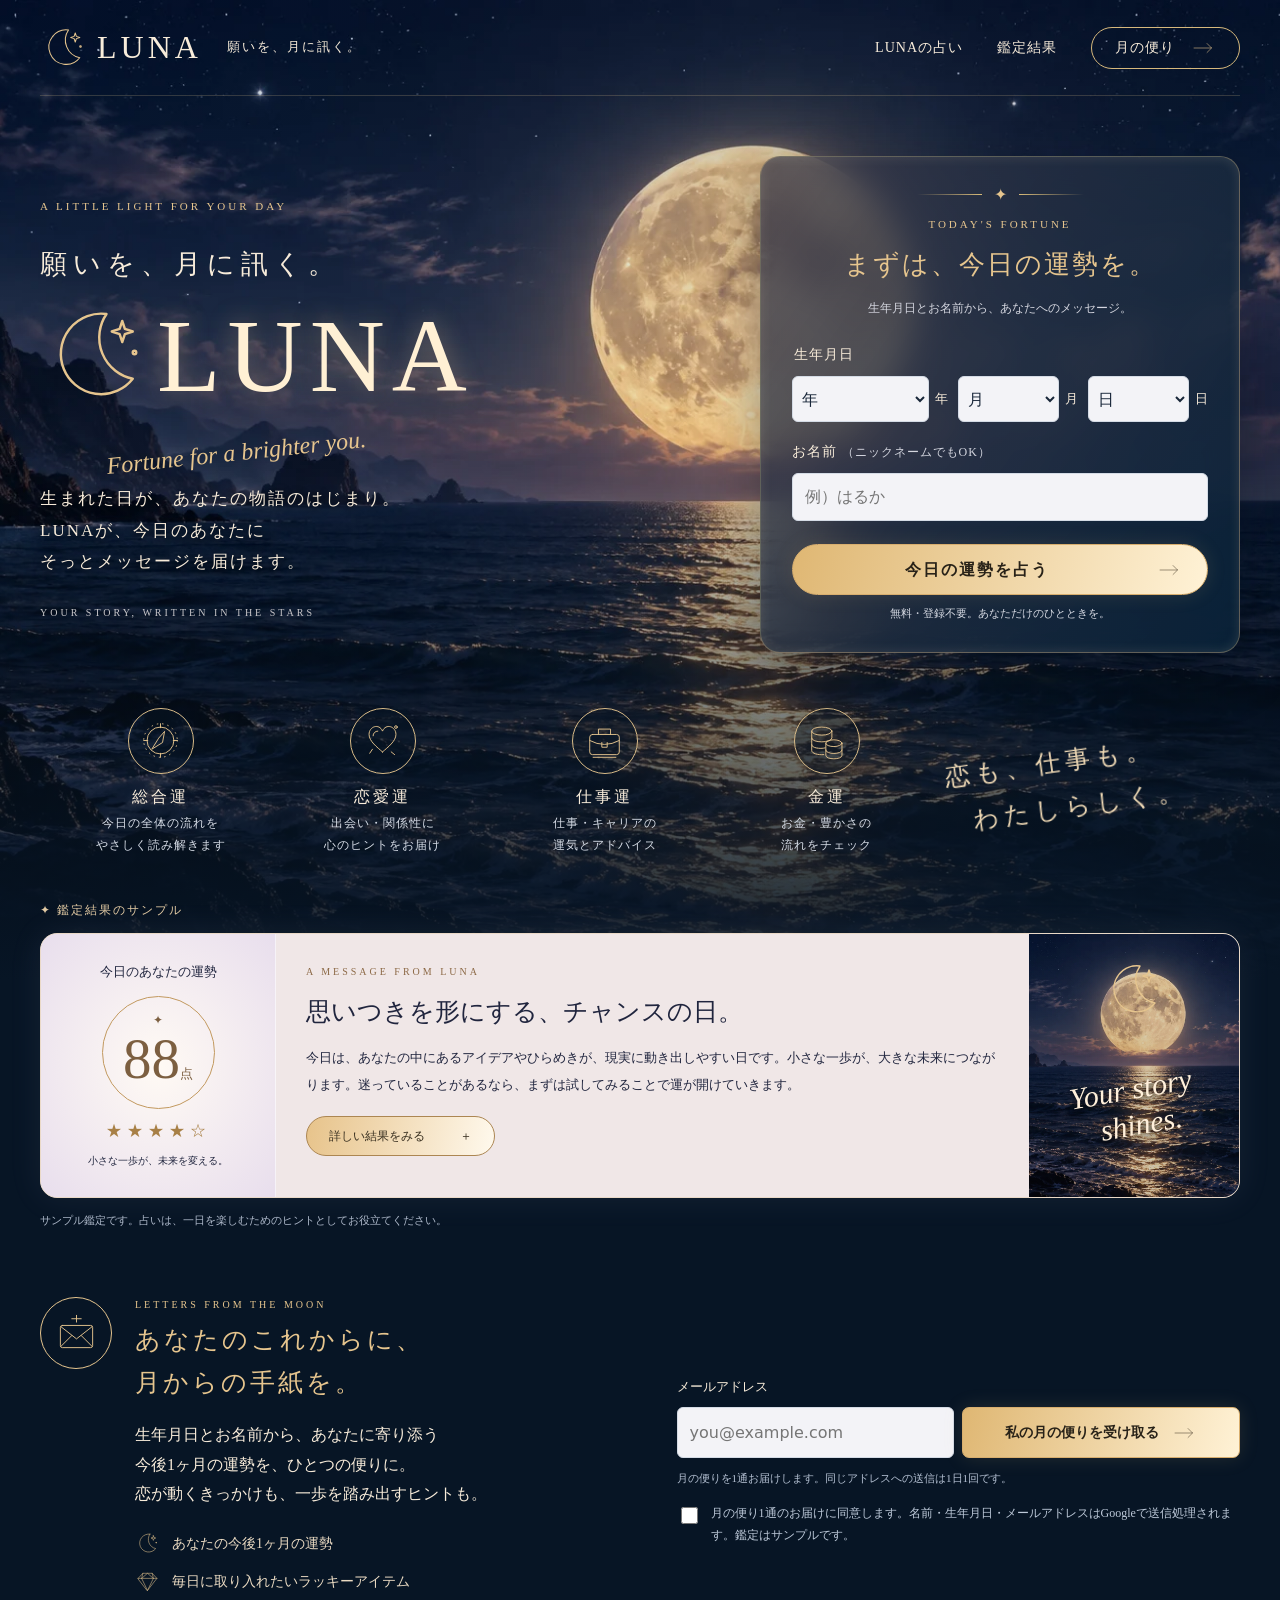
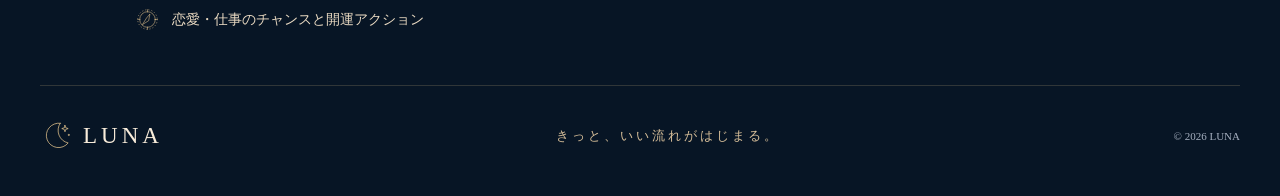
==== commit b1c67a66: "Connect authorized Gmail web app and enable anonymous letter delivery" ====
--- a/index.html
+++ b/index.html
@@ -4,7 +4,7 @@
 <meta charset="utf-8"><meta name="viewport" content="width=device-width, initial-scale=1">
 <meta name="theme-color" content="#071525"><meta name="description" content="願いを、月に訊く。LUNAが今日のあなたへ届ける、やさしい占い。生年月日と名前で、今日の運勢をチェック。">
 <title>LUNA｜願いを、月に訊く。</title>
-<link rel="icon" href="assets/favicon.svg" type="image/svg+xml"><link rel="stylesheet" href="styles.css"><script type="module" src="app.js"></script>
+<link rel="icon" href="assets/favicon.svg" type="image/svg+xml"><link rel="stylesheet" href="styles.css?v=3"><script type="module" src="app.js?v=4"></script>
 </head>
 <body>
 <a class="skip" href="#fortune-form">占いの入力へ</a>
@@ -18,6 +18,6 @@
 </div></section>
 <section id="readings" class="readings" aria-label="4つの占い"><article><span class="line-icon"><img src="assets/compass.svg" alt="" aria-hidden="true"></span><h2>総合運</h2><p>今日の全体の流れを<br>やさしく読み解きます</p></article><article><span class="line-icon"><img src="assets/heart.svg" alt="" aria-hidden="true"></span><h2>恋愛運</h2><p>出会い・関係性に<br>心のヒントをお届け</p></article><article><span class="line-icon"><img src="assets/work.svg" alt="" aria-hidden="true"></span><h2>仕事運</h2><p>仕事・キャリアの<br>運気とアドバイス</p></article><article><span class="line-icon"><img src="assets/coins.svg" alt="" aria-hidden="true"></span><h2>金運</h2><p>お金・豊かさの<br>流れをチェック</p></article><p class="readings-note">恋も、仕事も。<br><span>わたしらしく。</span></p></section>
 <section id="result" class="result-section" aria-labelledby="result-heading" tabindex="-1"><div class="section-label"><span id="result-label">✦ 鑑定結果のサンプル</span><span id="result-date"></span></div><div class="result-card"><div class="score-area"><p id="person">今日のあなたの運勢</p><div class="score-circle"><span class="tiny-star">✦</span><div><strong id="score">88</strong><span>点</span></div></div><div class="stars" aria-label="5段階中4">★★★★<span>☆</span></div><p class="score-caption">小さな一歩が、未来を変える。</p></div><div class="result-copy"><p class="eyebrow">A MESSAGE FROM LUNA</p><h2 id="result-heading">思いつきを形にする、<br>チャンスの日。</h2><p id="summary">今日は、あなたの中にあるアイデアやひらめきが、現実に動き出しやすい日です。小さな一歩が、大きな未来につながります。迷っていることがあるなら、まずは試してみることで運が開けていきます。</p><button class="outline-button" id="details-toggle" aria-expanded="false" aria-controls="details">詳しい結果をみる <span aria-hidden="true">＋</span></button></div><div class="result-art" aria-hidden="true"><span><img src="assets/moon.svg" alt="" aria-hidden="true"></span><p>Your story<br><i>shines.</i></p></div></div><div id="details" class="details" hidden></div><p class="sample-note">サンプル鑑定です。占いは、一日を楽しむためのヒントとしてお役立てください。</p></section>
-<section class="letter" id="letter"><div class="letter-copy"><span class="mail-icon" aria-hidden="true"><img src="assets/mail.svg" alt="" aria-hidden="true"></span><div><p class="eyebrow">LETTERS FROM THE MOON</p><h2>あなたのこれからに、<br>月からの手紙を。</h2><p>生年月日とお名前から、あなたに寄り添う<br>今後1ヶ月の運勢を、ひとつの便りに。<br>恋が動くきっかけも、一歩を踏み出すヒントも。</p><ul class="letter-benefits"><li><img src="assets/moon.svg" alt="" aria-hidden="true">あなたの今後1ヶ月の運勢</li><li><img src="assets/gem.svg" alt="" aria-hidden="true">毎日に取り入れたいラッキーアイテム</li><li><img src="assets/compass.svg" alt="" aria-hidden="true">恋愛・仕事のチャンスと開運アクション</li></ul></div></div><form id="email-form"><label for="email">メールアドレス</label><div class="email-row"><input type="email" id="email" placeholder="you@example.com" autocomplete="email" required><button class="gold-button" type="submit">私の月の便りを受け取る <span aria-hidden="true"><img src="assets/arrow.svg" alt="" aria-hidden="true"></span></button></div><p class="email-note" id="email-note">月の便りは近日お届け開始予定です。現在、メールアドレスは送信・保存されません。</p><label id="mail-consent-row" class="mail-consent" hidden><input type="checkbox" id="mail-consent"><span>月の便り1通のお届けに同意します。名前・生年月日・メールアドレスは配信のためCloudflare・Resendで処理されます。鑑定はサンプルです。</span></label><div id="mail-challenge"></div><p id="email-status" class="status" role="status"></p></form></section>
+<section class="letter" id="letter"><div class="letter-copy"><span class="mail-icon" aria-hidden="true"><img src="assets/mail.svg" alt="" aria-hidden="true"></span><div><p class="eyebrow">LETTERS FROM THE MOON</p><h2>あなたのこれからに、<br>月からの手紙を。</h2><p>生年月日とお名前から、あなたに寄り添う<br>今後1ヶ月の運勢を、ひとつの便りに。<br>恋が動くきっかけも、一歩を踏み出すヒントも。</p><ul class="letter-benefits"><li><img src="assets/moon.svg" alt="" aria-hidden="true">あなたの今後1ヶ月の運勢</li><li><img src="assets/gem.svg" alt="" aria-hidden="true">毎日に取り入れたいラッキーアイテム</li><li><img src="assets/compass.svg" alt="" aria-hidden="true">恋愛・仕事のチャンスと開運アクション</li></ul></div></div><form id="email-form"><label for="email">メールアドレス</label><div class="email-row"><input type="email" id="email" placeholder="you@example.com" autocomplete="email" required><button class="gold-button" type="submit">私の月の便りを受け取る <span aria-hidden="true"><img src="assets/arrow.svg" alt="" aria-hidden="true"></span></button></div><p class="email-note" id="email-note">月の便りは近日お届け開始予定です。現在、メールアドレスは送信・保存されません。</p><label id="mail-consent-row" class="mail-consent" hidden><input type="checkbox" id="mail-consent"><span>月の便り1通のお届けに同意します。名前・生年月日・メールアドレスは配信のためCloudflare・Resendで処理されます。鑑定はサンプルです。</span></label><div id="mail-challenge"></div><iframe id="mail-response" name="luna-mail-response" title="月の便りの送信結果" hidden></iframe><p id="email-status" class="status" role="status"></p></form></section>
 <footer><a class="brand" href="./"><span class="crescent"><img src="assets/moon.svg" alt="" aria-hidden="true"></span>LUNA</a><p>きっと、いい流れがはじまる。</p><small>© <span id="copyright-year"></span> LUNA</small></footer>
 </main><dialog id="reading-dialog" aria-labelledby="reading-title"><div class="reading-ritual"><div class="lunar-orbit"><div class="orbit-ring"></div><img src="assets/moon.svg" alt="" aria-hidden="true"></div><p class="eyebrow">LUNA IS READING YOUR STORY</p><h2 id="reading-title">あなたの星を、たどっています</h2><p id="reading-stage" role="status">生まれた日に、そっと光をあてて。</p><div class="ritual-progress"><span></span></div><small>月のメッセージが届くまで、深呼吸をひとつ。</small></div></dialog></body></html>
--- a/styles.css
+++ b/styles.css
@@ -11,3 +11,4 @@
 @media(max-width:360px){.hero-brand img{width:45px;height:49px}}
 @media(prefers-reduced-motion:reduce){.lunar-orbit>img,.orbit-ring,.ritual-progress span,.revealed .result-card{animation:none}.ritual-progress span{transform:scaleX(1)}}
 .mail-consent{display:flex!important;gap:10px;align-items:flex-start;line-height:1.8;color:#bdc9d9;font-size:12px!important;margin:14px 0}.mail-consent[hidden]{display:none!important}.mail-consent input{width:17px;min-height:17px;height:17px;flex-shrink:0;margin-top:4px}.mail-consent span{flex:1;min-width:0}#mail-challenge{max-width:100%;overflow:hidden}
+#mail-response{border:1px solid #d6b77d44;border-radius:12px;width:100%;height:280px;margin-top:16px;background:#0b1b2d}#mail-response[hidden]{display:none}
